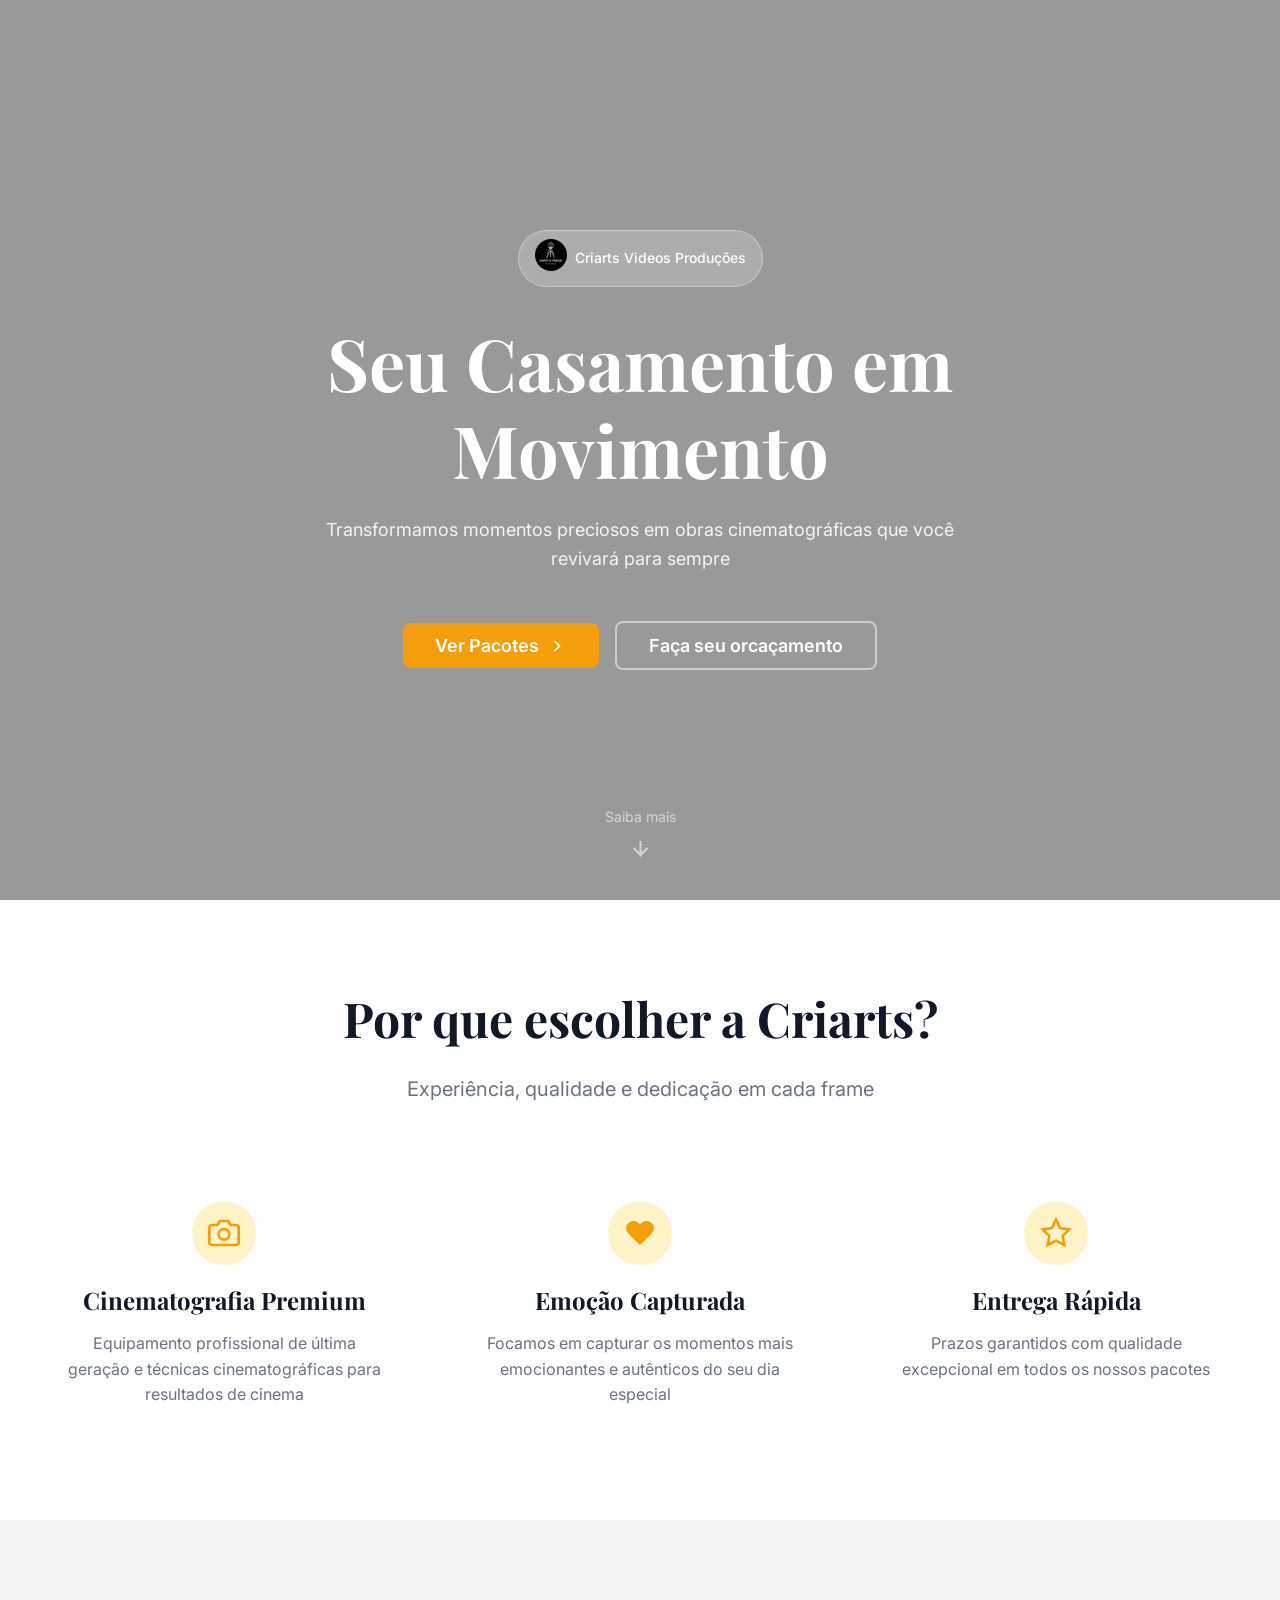
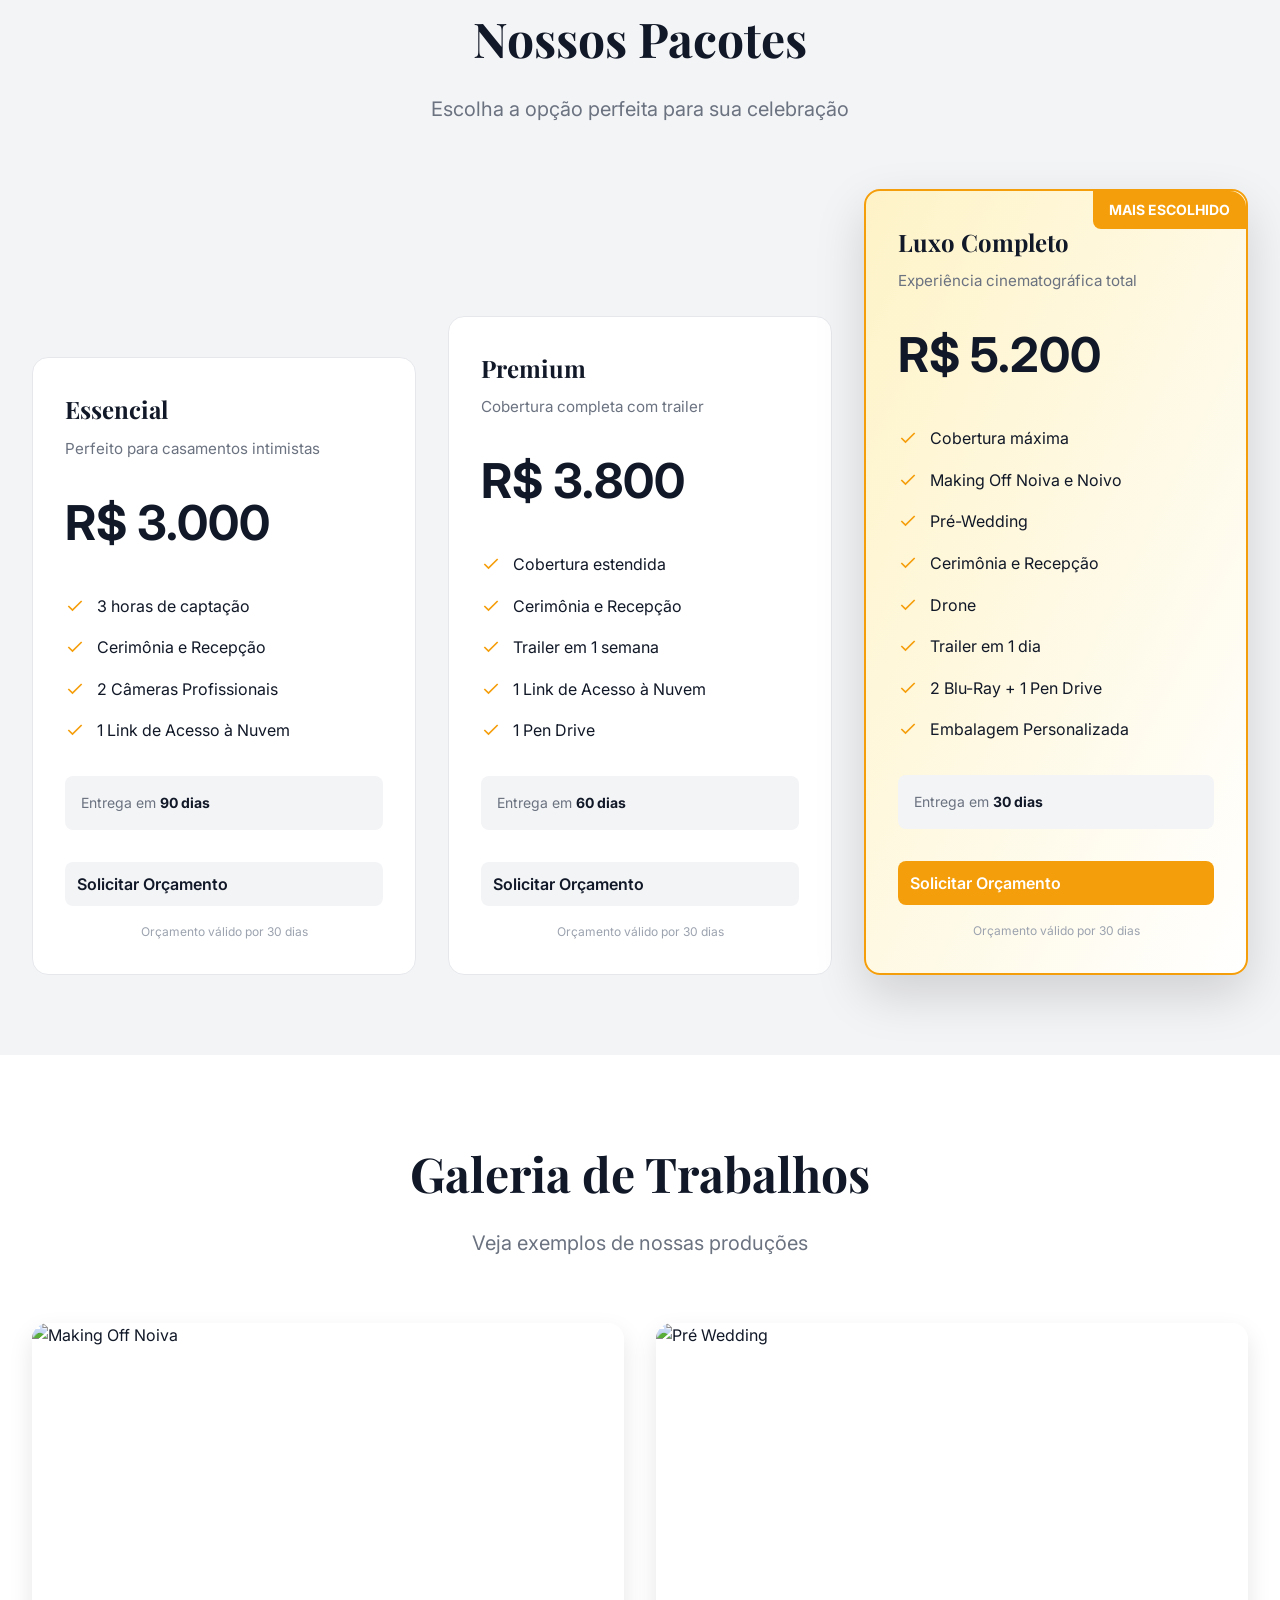
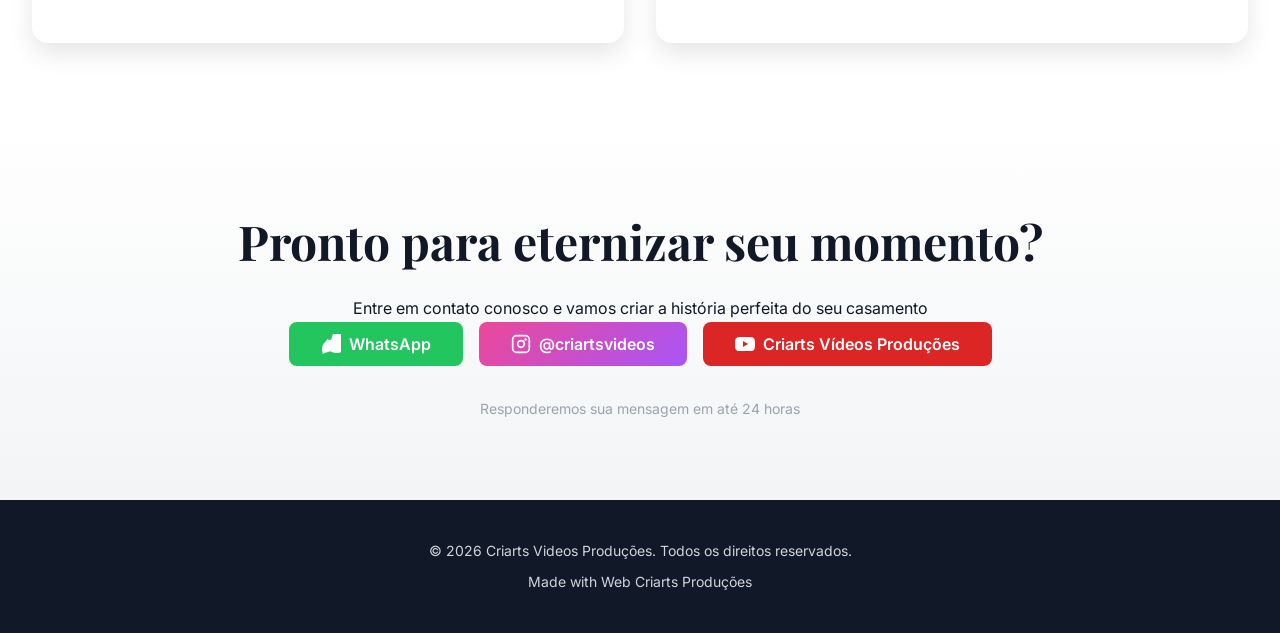
==== index.html @ c34ade38 "Versão 01 Lançando todos os arquivos do projeto" ====
<!DOCTYPE html>
<html lang="pt-BR">
<head>
    <meta charset="UTF-8">
    <meta name="viewport" content="width=device-width, initial-scale=1.0">
    <title>Criarts Videos - Produções Cinematográficas</title>
    <link rel="icon" type="image/x-icon" href="favicon.ico">
    <link rel="preconnect" href="https://fonts.googleapis.com">
    <link rel="preconnect" href="https://fonts.gstatic.com" crossorigin>
    <link href="https://fonts.googleapis.com/css2?family=Playfair+Display:wght@700;800&family=Lora:wght@400;500;600&display=swap" rel="stylesheet">
    <link href="https://fonts.googleapis.com/css2?family=Montserrat:wght@400;600;700&display=swap" rel="stylesheet">
    <link href="https://fonts.googleapis.com/css2?family=Bebas+Neue&family=Cinzel:wght@400..900&family=Inter:ital,opsz,wght@0,14..32,100..900;1,14..32,100..900&family=Lilita+One&family=Montserrat:ital,wght@0,100..900;1,100..900&family=Patrick+Hand&display=swap" rel="stylesheet">
    <link rel="stylesheet" href="styles.css">
</head>
<body>
    <!-- HERO SECTION -->
    <section class="hero" id="hero">
        <div class="hero-background" style="background-image: url('https://images.unsplash.com/photo-1519741497674-611481863552?w=1920&h=1080&fit=crop')"></div>
        <div class="hero-overlay"></div>
        
        <div class="hero-content">
            <!-- Logo/Badge -->
            <div class="hero-badge">
                <span class="badge-dot"><img src="favicon.ico" alt="" class="badge-dot"></span>
                <span class="badge-text">Criarts Videos Produções</span>
            </div>

            <!-- Título Principal -->
            <h1 class="hero-title">Seu Casamento em Movimento</h1>

            <!-- Subtítulo -->
            <p class="hero-subtitle">
                Transformamos momentos preciosos em obras cinematográficas que você revivará para sempre
            </p>

            <!-- CTAs -->
            <div class="hero-buttons">
                <button class="btn btn-primary" onclick="scrollToPackages()">
                    Ver Pacotes
                    <svg class="btn-icon" viewBox="0 0 24 24" fill="none" stroke="currentColor" stroke-width="2">
                        <polyline points="9 18 15 12 9 6"></polyline>
                    </svg>
                </button>
                <button class="btn btn-secondary" onclick="openWhatsApp('Olá! Gostaria de saber mais sobre os serviços de videografia da Criarts.')">
                    Faça seu orcaçamento
                </button>
            </div>
        </div>

        <!-- Scroll Indicator -->
        <div class="scroll-indicator">
            <span>Saiba mais</span>
            <svg class="scroll-arrow" viewBox="0 0 24 24" fill="none" stroke="currentColor" stroke-width="2">
                <polyline points="12 5 12 19 5 12 12 19 19 12"></polyline>
            </svg>
        </div>
    </section>

    <!-- POR QUE ESCOLHER SECTION -->
    <section class="why-choose" id="why-choose">
        <div class="container">
            <div class="section-header">
                <h2>Por que escolher a Criarts?</h2>
                <p>Experiência, qualidade e dedicação em cada frame</p>
            </div>

            <div class="differentials-grid">
                <!-- Diferencial 1 -->
                <div class="differential-card">
                    <div class="differential-icon">
                        <svg viewBox="0 0 24 24" fill="none" stroke="currentColor" stroke-width="2">
                            <path d="M23 19a2 2 0 0 1-2 2H3a2 2 0 0 1-2-2V8a2 2 0 0 1 2-2h4l2-3h6l2 3h4a2 2 0 0 1 2 2z"></path>
                            <circle cx="12" cy="13" r="4"></circle>
                        </svg>
                    </div>
                    <h3>Cinematografia Premium</h3>
                    <p>Equipamento profissional de última geração e técnicas cinematográficas para resultados de cinema</p>
                </div>

                <!-- Diferencial 2 -->
                <div class="differential-card">
                    <div class="differential-icon">
                        <svg viewBox="0 0 24 24" fill="currentColor">
                            <path d="M20.84 4.61a5.5 5.5 0 0 0-7.78 0L12 5.67l-1.06-1.06a5.5 5.5 0 0 0-7.78 7.78l1.06 1.06L12 21.23l7.78-7.78 1.06-1.06a5.5 5.5 0 0 0 0-7.78z"></path>
                        </svg>
                    </div>
                    <h3>Emoção Capturada</h3>
                    <p>Focamos em capturar os momentos mais emocionantes e autênticos do seu dia especial</p>
                </div>

                <!-- Diferencial 3 -->
                <div class="differential-card">
                    <div class="differential-icon">
                        <svg viewBox="0 0 24 24" fill="none" stroke="currentColor" stroke-width="2">
                            <polygon points="12 2 15.09 8.26 22 9.27 17 14.14 18.18 21.02 12 17.77 5.82 21.02 7 14.14 2 9.27 8.91 8.26 12 2"></polygon>
                        </svg>
                    </div>
                    <h3>Entrega Rápida</h3>
                    <p>Prazos garantidos com qualidade excepcional em todos os nossos pacotes</p>
                </div>
            </div>
        </div>
    </section>

    <!-- PACOTES SECTION -->
    <section class="packages" id="packages">
        <div class="container">
            <div class="section-header">
                <h2>Nossos Pacotes</h2>
                <p>Escolha a opção perfeita para sua celebração</p>
            </div>

            <div class="packages-grid">
                <!-- Pacote 1: Essencial -->
                <div class="package-card">
                    <div class="package-header">
                        <h3>Essencial</h3>
                        <p class="package-description">Perfeito para casamentos intimistas</p>
                    </div>

                    <div class="package-price">
                        <span class="price-value">R$ 3.000</span>
                    </div>

                    <ul class="package-features">
                        <li><svg class="check-icon" viewBox="0 0 24 24" fill="none" stroke="currentColor" stroke-width="2"><polyline points="20 6 9 17 4 12"></polyline></svg> 3 horas de captação</li>
                        <li><svg class="check-icon" viewBox="0 0 24 24" fill="none" stroke="currentColor" stroke-width="2"><polyline points="20 6 9 17 4 12"></polyline></svg> Cerimônia e Recepção</li>
                        <li><svg class="check-icon" viewBox="0 0 24 24" fill="none" stroke="currentColor" stroke-width="2"><polyline points="20 6 9 17 4 12"></polyline></svg> 2 Câmeras Profissionais</li>
                        <li><svg class="check-icon" viewBox="0 0 24 24" fill="none" stroke="currentColor" stroke-width="2"><polyline points="20 6 9 17 4 12"></polyline></svg> 1 Link de Acesso à Nuvem</li>
                    </ul>

                    <div class="package-delivery">
                        <span>Entrega em <strong>90 dias</strong></span>
                    </div>

                    <button class="btn btn-package" onclick="openWhatsAppPackage('Essencial')">Solicitar Orçamento</button>
                    <p class="package-validity">Orçamento válido por 30 dias</p>
                </div>

                <!-- Pacote 2: Premium -->
                <div class="package-card">
                    <div class="package-header">
                        <h3>Premium</h3>
                        <p class="package-description">Cobertura completa com trailer</p>
                    </div>

                    <div class="package-price">
                        <span class="price-value">R$ 3.800</span>
                    </div>

                    <ul class="package-features">
                        <li><svg class="check-icon" viewBox="0 0 24 24" fill="none" stroke="currentColor" stroke-width="2"><polyline points="20 6 9 17 4 12"></polyline></svg> Cobertura estendida</li>
                        <li><svg class="check-icon" viewBox="0 0 24 24" fill="none" stroke="currentColor" stroke-width="2"><polyline points="20 6 9 17 4 12"></polyline></svg> Cerimônia e Recepção</li>
                        <li><svg class="check-icon" viewBox="0 0 24 24" fill="none" stroke="currentColor" stroke-width="2"><polyline points="20 6 9 17 4 12"></polyline></svg> Trailer em 1 semana</li>
                        <li><svg class="check-icon" viewBox="0 0 24 24" fill="none" stroke="currentColor" stroke-width="2"><polyline points="20 6 9 17 4 12"></polyline></svg> 1 Link de Acesso à Nuvem</li>
                        <li><svg class="check-icon" viewBox="0 0 24 24" fill="none" stroke="currentColor" stroke-width="2"><polyline points="20 6 9 17 4 12"></polyline></svg> 1 Pen Drive</li>
                    </ul>

                    <div class="package-delivery">
                        <span>Entrega em <strong>60 dias</strong></span>
                    </div>

                    <button class="btn btn-package" onclick="openWhatsAppPackage('Premium')">Solicitar Orçamento</button>
                    <p class="package-validity">Orçamento válido por 30 dias</p>
                </div>

                <!-- Pacote 3: Luxo Completo (DESTAQUE) -->
                <div class="package-card package-highlighted">
                    <div class="package-badge">MAIS ESCOLHIDO</div>
                    
                    <div class="package-header">
                        <h3>Luxo Completo</h3>
                        <p class="package-description">Experiência cinematográfica total</p>
                    </div>

                    <div class="package-price">
                        <span class="price-value">R$ 5.200</span>
                    </div>

                    <ul class="package-features">
                        <li><svg class="check-icon" viewBox="0 0 24 24" fill="none" stroke="currentColor" stroke-width="2"><polyline points="20 6 9 17 4 12"></polyline></svg> Cobertura máxima</li>
                        <li><svg class="check-icon" viewBox="0 0 24 24" fill="none" stroke="currentColor" stroke-width="2"><polyline points="20 6 9 17 4 12"></polyline></svg> Making Off Noiva e Noivo</li>
                        <li><svg class="check-icon" viewBox="0 0 24 24" fill="none" stroke="currentColor" stroke-width="2"><polyline points="20 6 9 17 4 12"></polyline></svg> Pré-Wedding</li>
                        <li><svg class="check-icon" viewBox="0 0 24 24" fill="none" stroke="currentColor" stroke-width="2"><polyline points="20 6 9 17 4 12"></polyline></svg> Cerimônia e Recepção</li>
                        <li><svg class="check-icon" viewBox="0 0 24 24" fill="none" stroke="currentColor" stroke-width="2"><polyline points="20 6 9 17 4 12"></polyline></svg> Drone</li>
                        <li><svg class="check-icon" viewBox="0 0 24 24" fill="none" stroke="currentColor" stroke-width="2"><polyline points="20 6 9 17 4 12"></polyline></svg> Trailer em 1 dia</li>
                        <li><svg class="check-icon" viewBox="0 0 24 24" fill="none" stroke="currentColor" stroke-width="2"><polyline points="20 6 9 17 4 12"></polyline></svg> 2 Blu-Ray + 1 Pen Drive</li>
                        <li><svg class="check-icon" viewBox="0 0 24 24" fill="none" stroke="currentColor" stroke-width="2"><polyline points="20 6 9 17 4 12"></polyline></svg> Embalagem Personalizada</li>
                    </ul>

                    <div class="package-delivery">
                        <span>Entrega em <strong>30 dias</strong></span>
                    </div>

                    <button class="btn btn-package btn-package-highlighted" onclick="openWhatsAppPackage('Luxo Completo')">Solicitar Orçamento</button>
                    <p class="package-validity">Orçamento válido por 30 dias</p>
                </div>
            </div>
        </div>
    </section>

    <!-- GALERIA SECTION -->
    <section class="gallery" id="gallery">
        <div class="container">
            <div class="section-header">
                <h2>Galeria de Trabalhos</h2>
                <p>Veja exemplos de nossas produções</p>
            </div>

            <div class="gallery-grid">
                <!-- Galeria 1: Making Off Noiva -->
                <div class="gallery-card" onclick="openYouTube('https://www.youtube.com/watch?v=Ac2QlFm9MGQ')">
                    <img src="https://images.unsplash.com/photo-1519741497674-611481863552?w=600&h=400&fit=crop" alt="Making Off Noiva">
                    <div class="gallery-overlay">
                        <h3>Making Off Noiva</h3>
                        <p>Momentos especiais de preparação</p>
                        <div class="play-button">
                            <svg viewBox="0 0 24 24" fill="currentColor">
                                <path d="M8 5v14l11-7z"></path>
                            </svg>
                        </div>
                    </div>
                </div>

                <!-- Galeria 2: Pré Wedding -->
                <div class="gallery-card" onclick="openYouTube('https://youtu.be/89Qn14EsEt8?si=AvAqP3FPQSbrQdd5&t=17')">
                    <img src="https://images.unsplash.com/photo-1675697993822-988a8d11cd25?q=80&w=870&auto=format&fit=crop&ixlib=rb-4.1.0&ixid=M3wxMjA3fDB8MHxwaG90by1wYWdlfHx8fGVufDB8fHx8fA%3D%3D" alt="Pré Wedding">
                    <div class="gallery-overlay">
                        <h3>Pré Wedding</h3>
                        <p>Momentos românticos antes do grande dia</p>
                        <div class="play-button">
                            <svg viewBox="0 0 24 24" fill="currentColor">
                                <path d="M8 5v14l11-7z"></path>
                            </svg>
                        </div>
                    </div>
                </div>
            </div>
        </div>
    </section>

    <!-- CONTATO SECTION -->
    <section class="contact" id="contact">
        <div class="container">
            <h2>Pronto para eternizar seu momento?</h2>
            <p>Entre em contato conosco e vamos criar a história perfeita do seu casamento</p>

            <div class="contact-buttons">
                <button class="btn btn-contact btn-whatsapp" onclick="openWhatsApp('Olá, quero eternizar o meu momento com vocês. Posso contar com vocês?')">
                    <svg viewBox="0 0 24 24" fill="currentColor">
                        <path d="M17.472 14.382c-.297-.149-1.758-.867-2.03-.967-.273-.099-.471-.148-.67.15-.197.297-.767.966-.94 1.164-.173.199-.347.223-.644.075-.297-.15-1.255-.463-2.39-1.475-.883-.788-1.48-1.761-1.653-2.059-.173-.297-.018-.458.13-.606.134-.133.298-.347.446-.52.149-.174.198-.298.298-.497.099-.198.05-.371-.025-.52-.075-.149-.669-1.612-.916-2.207-.242-.579-.487-.5-.67-.51-.173-.008-.371-.01-.57-.01-.198 0-.52.074-.792.372-.272.297-1.04 1.016-1.04 2.479 0 1.462 1.065 2.875 1.213 3.074.149.198 2.096 3.2 5.076 4.487.709.306 1.262.489 1.694.625.712.227 1.36.195 1.871.118.571-.085 1.758-.719 2.006-1.413.248-.694.248-1.289.173-1.413-.074-.124-.272-.198-.57-.347m-5.421-7.403h-.004a9.87 9.87 0 00-4.255.949c-1.238.503-2.335 1.236-3.356 2.259-1.02 1.02-1.756 2.119-2.259 3.356-.606 1.605-.949 3.318-.949 5.111 0 2.752.723 5.363 2.102 7.643L2.861 23.35l8.236-2.722c2.354 1.429 5.033 2.148 7.835 2.148 9.396 0 17.002-7.605 17.002-17.002 0-4.537-1.809-8.596-5.337-11.643-3.529-3.046-8.106-4.723-12.665-4.723"></path>
                    </svg>
                    WhatsApp
                </button>

                <button class="btn btn-contact btn-instagram" onclick="openInstagram()">
                    <svg viewBox="0 0 24 24" fill="currentColor">
                        <rect x="2" y="2" width="20" height="20" rx="5" ry="5" fill="none" stroke="currentColor" stroke-width="2"></rect>
                        <path d="M16 11.37A4 4 0 1 1 12.63 8 4 4 0 0 1 16 11.37z" fill="none" stroke="currentColor" stroke-width="2"></path>
                        <circle cx="17.5" cy="6.5" r="1.5" fill="currentColor"></circle>
                    </svg>
                    @criartsvideos
                </button>

                <button class="btn btn-contact btn-youtube" onclick="openYouTubeChannel()">
                    <svg viewBox="0 0 24 24" fill="currentColor">
                        <path d="M23.498 6.186a3.016 3.016 0 0 0-2.122-2.136C19.505 3.545 12 3.545 12 3.545s-7.505 0-9.377.505A3.017 3.017 0 0 0 .502 6.186C0 8.07 0 12 0 12s0 3.93.502 5.814a3.016 3.016 0 0 0 2.122 2.136c1.871.505 9.376.505 9.376.505s7.505 0 9.377-.505a3.015 3.015 0 0 0 2.122-2.136C24 15.93 24 12 24 12s0-3.93-.502-5.814zM9.545 15.568V8.432L15.818 12l-6.273 3.568z"></path>
                    </svg>
                    Criarts Vídeos Produções
                </button>
            </div>

            <p class="contact-note">Responderemos sua mensagem em até 24 horas</p>
        </div>
    </section>

    <!-- FOOTER -->
    <footer class="footer">
        <p>&copy; 2026 Criarts Videos Produções. Todos os direitos reservados.</p>
        <p>Made with Web Criarts Produções</p>
    </footer>

    <script src="script.js"></script>
</body>
</html>
---- styles.css ----
/* ============================================
   VARIÁVEIS E RESET
   ============================================ */

:root {
    --primary-color: #f59e0b;
    --primary-dark: #d97706;
    --secondary-color: #ffffff;
    --text-dark: #111827;
    --text-light: #6b7280;
    --text-lighter: #9ca3af;
    --bg-light: #f9fafb;
    --bg-lighter: #f3f4f6;
    --border-color: #e5e7eb;
    --shadow: 0 10px 25px rgba(0, 0, 0, 0.1);
    --shadow-lg: 0 20px 50px rgba(0, 0, 0, 0.15);
    --transition: all 0.3s ease;
    
    --font-display: 'Playfair Display', serif;
    --font-body: 'Inter', serif;
}

* {
    margin: 0;
    padding: 0;
    box-sizing: border-box;
}

html {
    scroll-behavior: smooth;
}

body {
    font-family: var(--font-body);
    color: var(--text-dark);
    line-height: 1.6;
    background-color: var(--secondary-color);
}

/* ============================================
   CONTAINER E LAYOUT
   ============================================ */

.container {
    max-width: 1280px;
    margin: 0 auto;
    padding: 0 1rem;
}

@media (min-width: 768px) {
    .container {
        padding: 0 1.5rem;
    }
}

@media (min-width: 1024px) {
    .container {
        padding: 0 2rem;
    }
}

/* ============================================
   HERO SECTION
   ============================================ */

.hero {
    position: relative;
    min-height: 100vh;
    display: flex;
    align-items: center;
    justify-content: center;
    overflow: hidden;
}

.hero-background {
    position: absolute;
    inset: 0;
    background-size: cover;
    background-position: center;
    z-index: 1;
}

.hero-overlay {
    position: absolute;
    inset: 0;
    background-color: rgba(0, 0, 0, 0.4);
    backdrop-filter: blur(4px);
    z-index: 2;
}

.hero-content {
    position: relative;
    z-index: 3;
    text-align: center;
    padding: 2rem;
    max-width: 56rem;
    margin: 0 auto;
}

.hero-badge {
    display: inline-flex;
    align-items: center;
    gap: 0.5rem;
    padding: 0.5rem 1rem;
    background-color: rgba(255, 255, 255, 0.2);
    backdrop-filter: blur(12px);
    border: 1px solid rgba(255, 255, 255, 0.3);
    border-radius: 9999px;
    margin-bottom: 2rem;
}


.badge-dot {
    width: 2rem;
    height: rem;
    border-radius: 50%;
}

.badge-text {
    color: var(--secondary-color);
    font-size: 0.875rem;
    font-weight: 500;
}

.hero-title {
    font-family: var(--font-display);
    font-size: 3rem;
    font-weight: 700;
    color: var(--secondary-color);
    line-height: 1.2;
    margin-bottom: 1.5rem;
}

@media (min-width: 768px) {
    .hero-title {
        font-size: 4.5rem;
    }
}

.hero-subtitle {
    font-size: 1.125rem;
    color: rgba(255, 255, 255, 0.9);
    max-width: 42rem;
    margin: 0 auto 3rem;
    line-height: 1.6;
}

.hero-buttons {
    display: flex;
    flex-direction: column;
    gap: 1rem;
    justify-content: center;
    align-items: center;
}

@media (min-width: 640px) {
    .hero-buttons {
        flex-direction: row;
    }
}

/* ============================================
   BOTÕES
   ============================================ */

.btn {
    padding: 0.75rem 2rem;
    font-size: 1rem;
    font-weight: 600;
    border: none;
    border-radius: 0.5rem;
    cursor: pointer;
    transition: var(--transition);
    display: inline-flex;
    align-items: center;
    gap: 0.5rem;
    font-family: var(--font-body);
}

.btn-primary {
    background-color: var(--primary-color);
    color: var(--secondary-color);
    padding: 0.75rem 2rem;
    font-size: 1.125rem;
}

.btn-primary:hover {
    background-color: var(--primary-dark);
    transform: translateX(4px);
}

.btn-secondary {
    background-color: transparent;
    color: var(--secondary-color);
    border: 2px solid rgba(255, 255, 255, 0.5);
    padding: 0.75rem 2rem;
    font-size: 1.125rem;
}

.btn-secondary:hover {
    background-color: rgba(255, 255, 255, 0.1);
    border-color: rgba(255, 255, 255, 1);
}

.btn-icon {
    width: 1.25rem;
    height: 1.25rem;
    transition: transform 0.3s ease;
}

.btn-primary:hover .btn-icon {
    transform: translateX(4px);
}

/* ============================================
   SCROLL INDICATOR
   ============================================ */

.scroll-indicator {
    position: absolute;
    bottom: 2rem;
    left: 50%;
    transform: translateX(-50%);
    z-index: 3;
    text-align: center;
    animation: bounce 2s infinite;
}

.scroll-indicator span {
    display: block;
    color: rgba(255, 255, 255, 0.6);
    font-size: 0.875rem;
    margin-bottom: 0.5rem;
}

.scroll-arrow {
    width: 1.5rem;
    height: 1.5rem;
    color: rgba(255, 255, 255, 0.6);
}

@keyframes bounce {
    0%, 100% {
        transform: translateX(-50%) translateY(0);
    }
    50% {
        transform: translateX(-50%) translateY(8px);
    }
}

/* ============================================
   SEÇÕES GERAIS
   ============================================ */

section {
    padding: 5rem 0;
}

.section-header {
    text-align: center;
    margin-bottom: 4rem;
}

.section-header h2 {
    font-family: var(--font-display);
    font-size: 2.25rem;
    font-weight: 700;
    margin-bottom: 1rem;
    color: var(--text-dark);
}

@media (min-width: 768px) {
    .section-header h2 {
        font-size: 3rem;
    }
}

.section-header p {
    font-size: 1.25rem;
    color: var(--text-light);
}

/* ============================================
   POR QUE ESCOLHER SECTION
   ============================================ */

.why-choose {
    background-color: var(--secondary-color);
}

.differentials-grid {
    display: grid;
    grid-template-columns: repeat(auto-fit, minmax(280px, 1fr));
    gap: 2rem;
}

@media (min-width: 768px) {
    .differentials-grid {
        grid-template-columns: repeat(3, 1fr);
    }
}

.differential-card {
    text-align: center;
    padding: 2rem;
    border-radius: 0.75rem;
    transition: var(--transition);
}

.differential-card:hover {
    box-shadow: var(--shadow);
}

.differential-icon {
    width: 4rem;
    height: 4rem;
    margin: 0 auto 1rem;
    padding: 1rem;
    background-color: #fef3c7;
    border-radius: 50%;
    display: flex;
    align-items: center;
    justify-content: center;
}

.differential-icon svg {
    width: 100%;
    height: 100%;
    color: var(--primary-color);
}

.differential-card h3 {
    font-family: var(--font-display);
    font-size: 1.5rem;
    font-weight: 700;
    margin-bottom: 0.75rem;
    color: var(--text-dark);
}

.differential-card p {
    color: var(--text-light);
    line-height: 1.6;
}

/* ============================================
   PACOTES SECTION
   ============================================ */

.packages {
    background-color: var(--bg-lighter);
}

.packages-grid {
    display: grid;
    grid-template-columns: repeat(auto-fit, minmax(300px, 1fr));
    gap: 2rem;
    align-items: flex-end;
}

@media (min-width: 768px) {
    .packages-grid {
        grid-template-columns: repeat(3, 1fr);
    }
}

.package-card {
    background-color: var(--secondary-color);
    border: 1px solid var(--border-color);
    border-radius: 1rem;
    padding: 2rem;
    transition: var(--transition);
    position: relative;
}

.package-card:hover {
    box-shadow: var(--shadow);
}

.package-highlighted {
    background: linear-gradient(to bottom right, #fef3c7, var(--secondary-color));
    border: 2px solid var(--primary-color);
    box-shadow: var(--shadow-lg);
    transform: scale(1.05);
}

@media (max-width: 767px) {
    .package-highlighted {
        transform: scale(1);
    }
}

.package-badge {
    position: absolute;
    top: 0;
    right: 0;
    background-color: var(--primary-color);
    color: var(--secondary-color);
    padding: 0.5rem 1rem;
    font-size: 0.875rem;
    font-weight: 700;
    border-radius: 0 1rem 0 0.5rem;
}

.package-header h3 {
    font-family: var(--font-display);
    font-size: 1.5rem;
    font-weight: 700;
    margin-bottom: 0.5rem;
    color: var(--text-dark);
}

.package-description {
    color: var(--text-light);
    font-size: 0.95rem;
    margin-bottom: 1.5rem;
}

.package-price {
    margin-bottom: 2rem;
}

.price-value {

    font-size: 3rem;
    font-weight: 700;
    color: var(--text-dark);
}

.package-features {
    list-style: none;
    margin-bottom: 2rem;
    space-y: 1rem;
}

.package-features li {
    display: flex;
    align-items: flex-start;
    gap: 0.75rem;
    margin-bottom: 1rem;
    color: var(--text-dark);
}

.check-icon {
    width: 1.25rem;
    height: 1.25rem;
    color: var(--primary-color);
    flex-shrink: 0;
    margin-top: 0.125rem;
}

.package-delivery {
    background-color: var(--bg-lighter);
    padding: 1rem;
    border-radius: 0.5rem;
    margin-bottom: 2rem;
    font-size: 0.875rem;
    color: var(--text-light);
}

.package-delivery strong {
    color: var(--text-dark);
}

.btn-package {
    width: 100%;
    background-color: var(--bg-lighter);
    color: var(--text-dark);
    padding: 0.75rem;
    font-size: 1rem;
    border-radius: 0.5rem;
    transition: var(--transition);
    margin-bottom: 1rem;
}

.btn-package:hover {
    background-color: var(--border-color);
}

.btn-package-highlighted {
    background-color: var(--primary-color);
    color: var(--secondary-color);
}

.btn-package-highlighted:hover {
    background-color: var(--primary-dark);
}

.package-validity {
    font-size: 0.75rem;
    color: var(--text-lighter);
    text-align: center;
}

/* ============================================
   GALERIA SECTION
   ============================================ */

.gallery {
    background-color: var(--secondary-color);
}

.gallery-grid {
    display: grid;
    grid-template-columns: repeat(auto-fit, minmax(300px, 1fr));
    gap: 2rem;
}

@media (min-width: 768px) {
    .gallery-grid {
        grid-template-columns: repeat(2, 1fr);
    }
}

.gallery-card {
    position: relative;
    overflow: hidden;
    border-radius: 1rem;
    cursor: pointer;
    box-shadow: var(--shadow);
    transition: var(--transition);
    height: 320px;
}

.gallery-card:hover {
    box-shadow: var(--shadow-lg);
}

.gallery-card img {
    width: 100%;
    height: 100%;
    object-fit: cover;
    transition: transform 0.5s ease;
}

.gallery-card:hover img {
    transform: scale(1.1);
}

.gallery-overlay {
    position: absolute;
    inset: 0;
    background-color: rgba(0, 0, 0, 0);
    display: flex;
    flex-direction: column;
    align-items: center;
    justify-content: center;
    transition: var(--transition);
    opacity: 0;
}

.gallery-card:hover .gallery-overlay {
    background-color: rgba(0, 0, 0, 0.4);
    opacity: 1;
}

.gallery-overlay h3 {
    font-family: var(--font-display);
    font-size: 1.5rem;
    font-weight: 700;
    color: var(--secondary-color);
    margin-bottom: 0.5rem;
}

.gallery-overlay p {
    color: rgba(255, 255, 255, 0.9);
    font-size: 0.95rem;
    margin-bottom: 1rem;
}

.play-button {
    width: 3rem;
    height: 3rem;
    background-color: rgba(255, 255, 255, 0.2);
    border-radius: 50%;
    display: flex;
    align-items: center;
    justify-content: center;
    margin-top: 1rem;
}

.play-button svg {
    width: 1.5rem;
    height: 1.5rem;
    color: var(--secondary-color);
}

/* ============================================
   CONTATO SECTION
   ============================================ */

.contact {
    background: linear-gradient(to bottom, var(--secondary-color), var(--bg-lighter));
    text-align: center;
}

.contact h2 {
    font-family: var(--font-display);
    font-size: 2.25rem;
    font-weight: 700;
    margin-bottom: 1rem;
    color: var(--text-dark);
}

@media (min-width: 768px) {
    .contact h2 {
        font-size: 3rem;
    }
}

.contact > p {
    font-size: 1.25rem;
    color: var(--text-light);
    margin-bottom: 3rem;
    max-width: 42rem;
    margin-left: auto;
    margin-right: auto;
}

.contact-buttons {
    display: flex;
    flex-direction: column;
    gap: 1rem;
    justify-content: center;
    align-items: center;
    margin-bottom: 2rem;
    flex-wrap: wrap;
}

@media (min-width: 640px) {
    .contact-buttons {
        flex-direction: row;
    }
}

.btn-contact {
    padding: 0.75rem 2rem;
    font-size: 1rem;
    border-radius: 0.5rem;
    color: var(--secondary-color);
    display: flex;
    align-items: center;
    gap: 0.5rem;
}

.btn-contact svg {
    width: 1.25rem;
    height: 1.25rem;
}

.btn-whatsapp {
    background-color: #22c55e;
}

.btn-whatsapp:hover {
    background-color: #16a34a;
}

.btn-instagram {
    background: linear-gradient(135deg, #ec4899, #a855f7);
}

.btn-instagram:hover {
    opacity: 0.9;
}

.btn-youtube {
    background-color: #dc2626;
}

.btn-youtube:hover {
    background-color: #b91c1c;
}

.contact-note {
    font-size: 0.875rem;
    color: var(--text-lighter);
}

/* ============================================
   FOOTER
   ============================================ */

.footer {
    background-color: #111827;
    color: #d1d5db;
    text-align: center;
    padding: 2rem;
    font-size: 0.875rem;
}

.footer p {
    margin: 0.5rem 0;
}

.heart {
    color: var(--primary-color);
}

/* ============================================
   RESPONSIVIDADE
   ============================================ */

@media (max-width: 640px) {
    .hero-title {
        font-size: 2rem;
    }

    .hero-subtitle {
        font-size: 1rem;
    }

    .section-header h2 {
        font-size: 1.875rem;
    }

    .btn {
        padding: 0.625rem 1.5rem;
        font-size: 0.95rem;
    }

    .package-card {
        padding: 1.5rem;
    }

    .price-value {
        font-size: 2.25rem;
    }
}

/* ============================================
   ANIMAÇÕES
   ============================================ */

@keyframes fadeIn {
    from {
        opacity: 0;
        transform: translateY(20px);
    }
    to {
        opacity: 1;
        transform: translateY(0);
    }
}

.hero-content {
    animation: fadeIn 0.8s ease;
}

.differential-card {
    animation: fadeIn 0.6s ease;
}

.package-card {
    animation: fadeIn 0.6s ease;
}

.gallery-card {
    animation: fadeIn 0.6s ease;
}
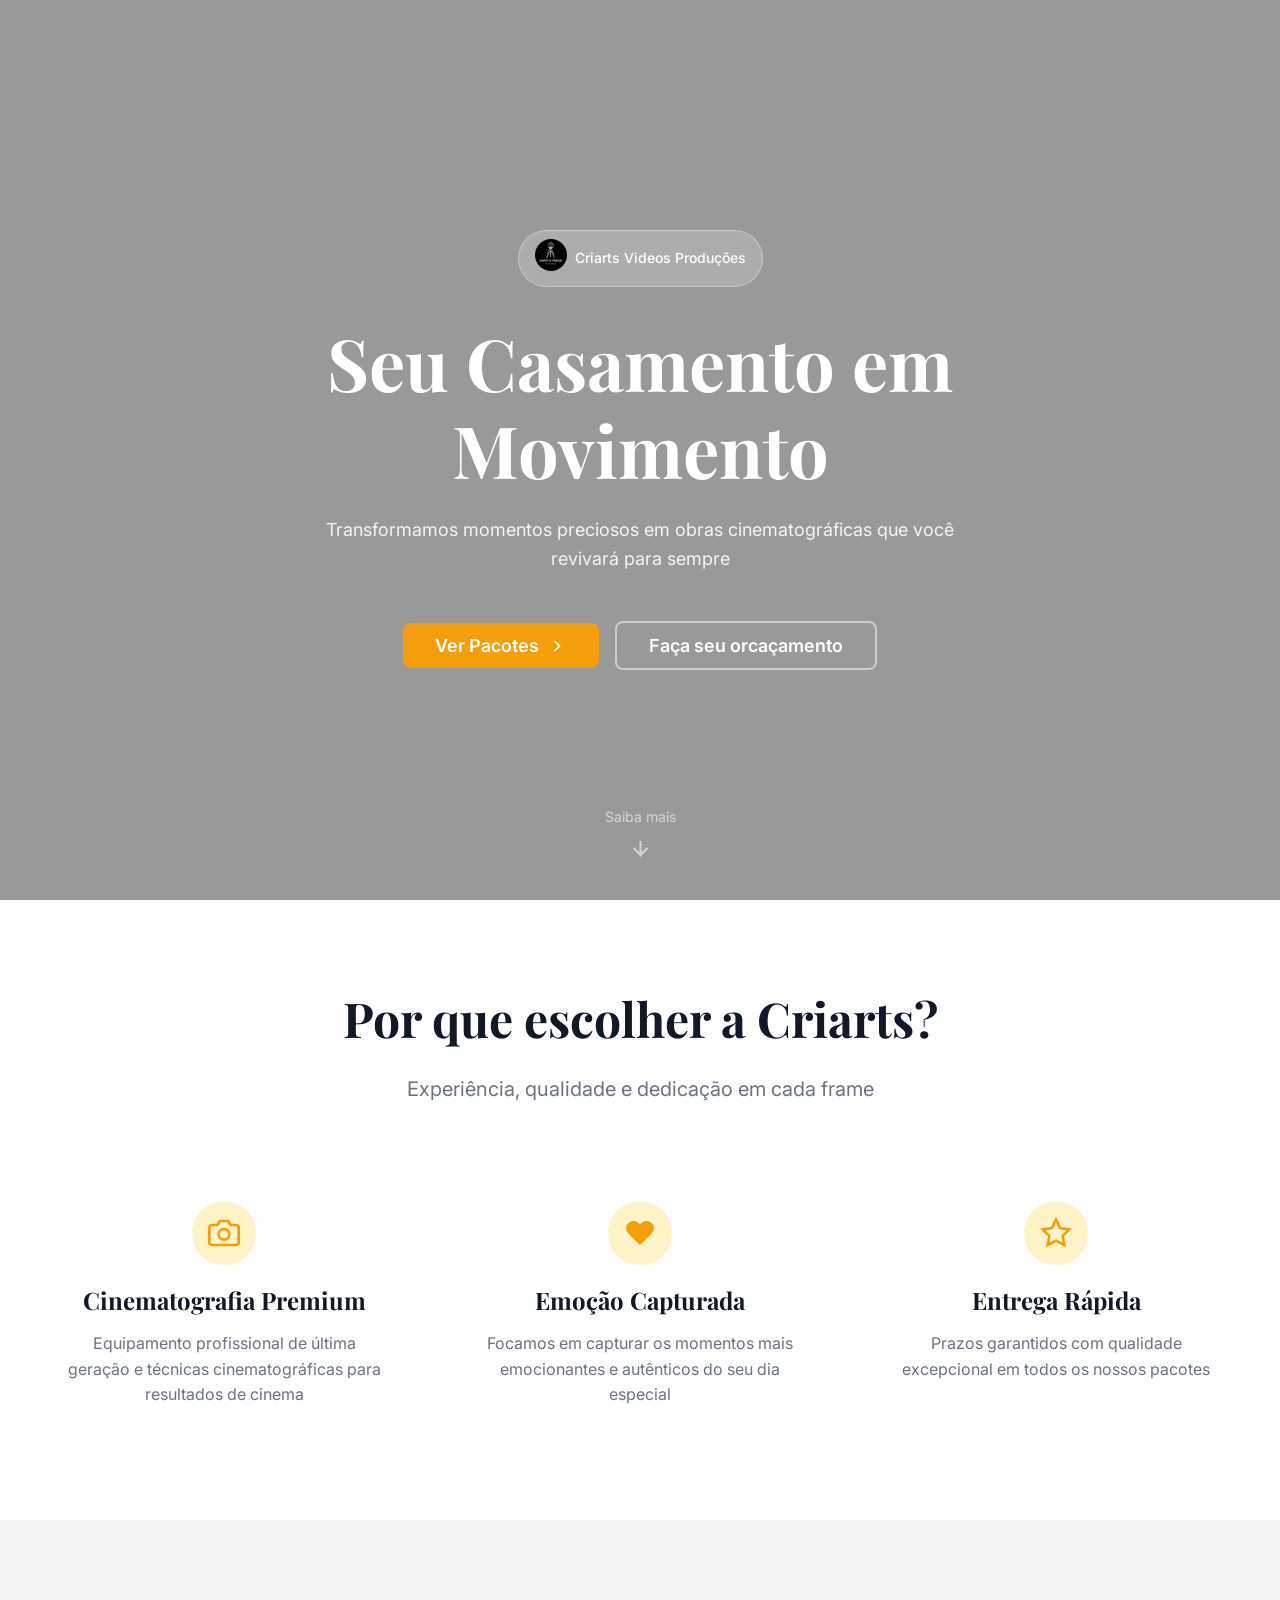
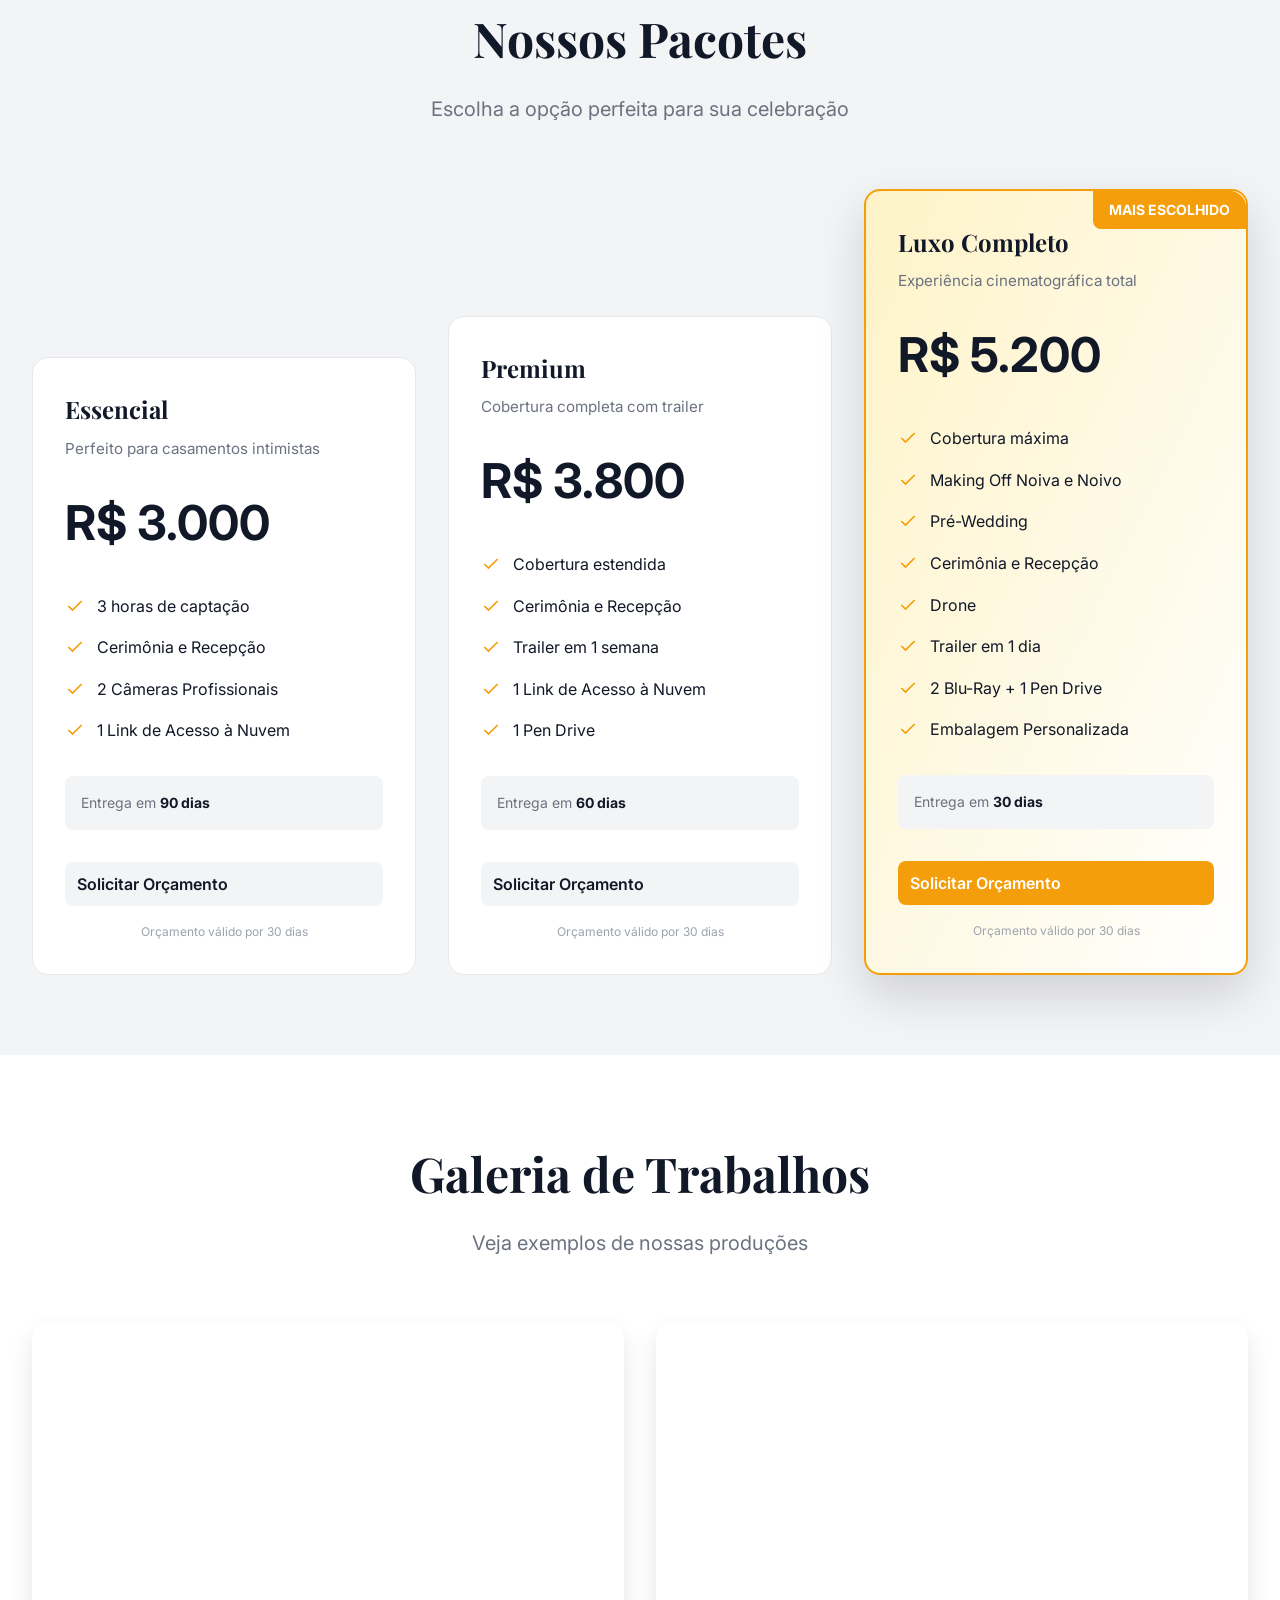
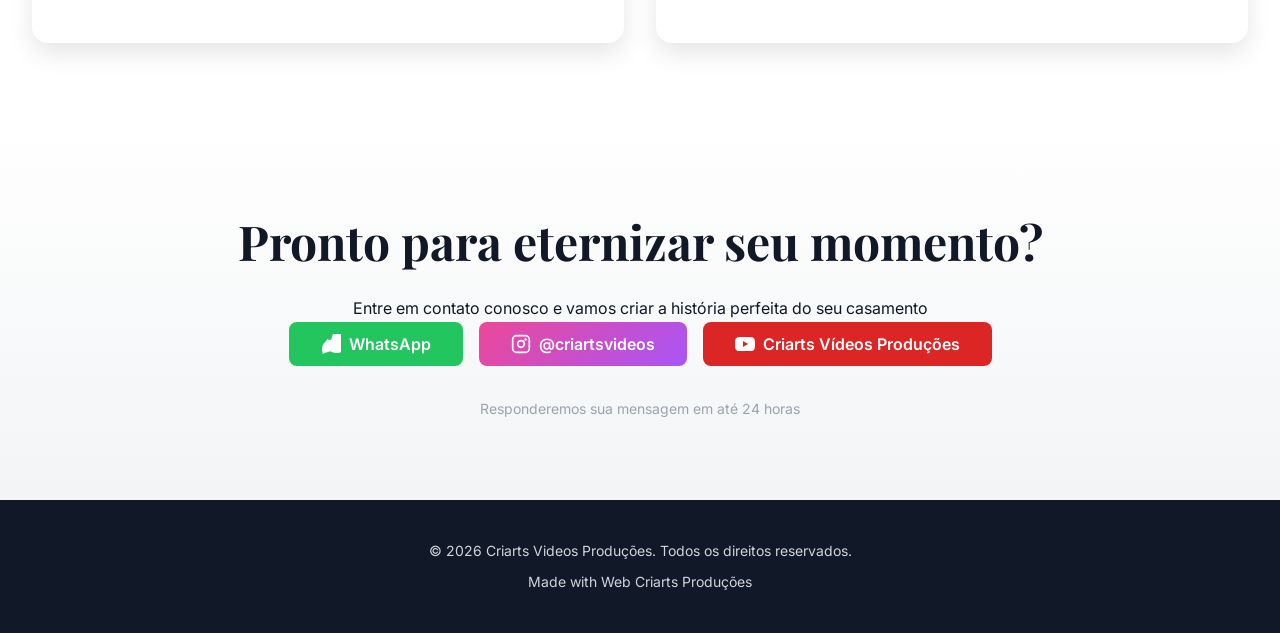
==== commit 01e2b9c3: "teste videos na galeria" ====
--- a/index.html
+++ b/index.html
@@ -210,7 +210,7 @@
             <div class="gallery-grid">
                 <!-- Galeria 1: Making Off Noiva -->
                 <div class="gallery-card" onclick="openYouTube('https://www.youtube.com/watch?v=Ac2QlFm9MGQ')">
-                    <img src="https://images.unsplash.com/photo-1519741497674-611481863552?w=600&h=400&fit=crop" alt="Making Off Noiva">
+                    <iframe width="560" height="315" src="https://www.youtube.com/embed/Ac2QlFm9MGQ?si=fB0OIm_knNHpJlMG" title="YouTube video player" frameborder="0" allow="accelerometer; autoplay; clipboard-write; encrypted-media; gyroscope; picture-in-picture; web-share" referrerpolicy="strict-origin-when-cross-origin" allowfullscreen></iframe>
                     <div class="gallery-overlay">
                         <h3>Making Off Noiva</h3>
                         <p>Momentos especiais de preparação</p>
@@ -224,7 +224,7 @@
 
                 <!-- Galeria 2: Pré Wedding -->
                 <div class="gallery-card" onclick="openYouTube('https://youtu.be/89Qn14EsEt8?si=AvAqP3FPQSbrQdd5&t=17')">
-                    <img src="https://images.unsplash.com/photo-1675697993822-988a8d11cd25?q=80&w=870&auto=format&fit=crop&ixlib=rb-4.1.0&ixid=M3wxMjA3fDB8MHxwaG90by1wYWdlfHx8fGVufDB8fHx8fA%3D%3D" alt="Pré Wedding">
+                    <video src="https://www.youtube.com/embed/Ac2QlFm9MGQ?si=fB0OIm_knNHpJlMG" auto></video>
                     <div class="gallery-overlay">
                         <h3>Pré Wedding</h3>
                         <p>Momentos românticos antes do grande dia</p>
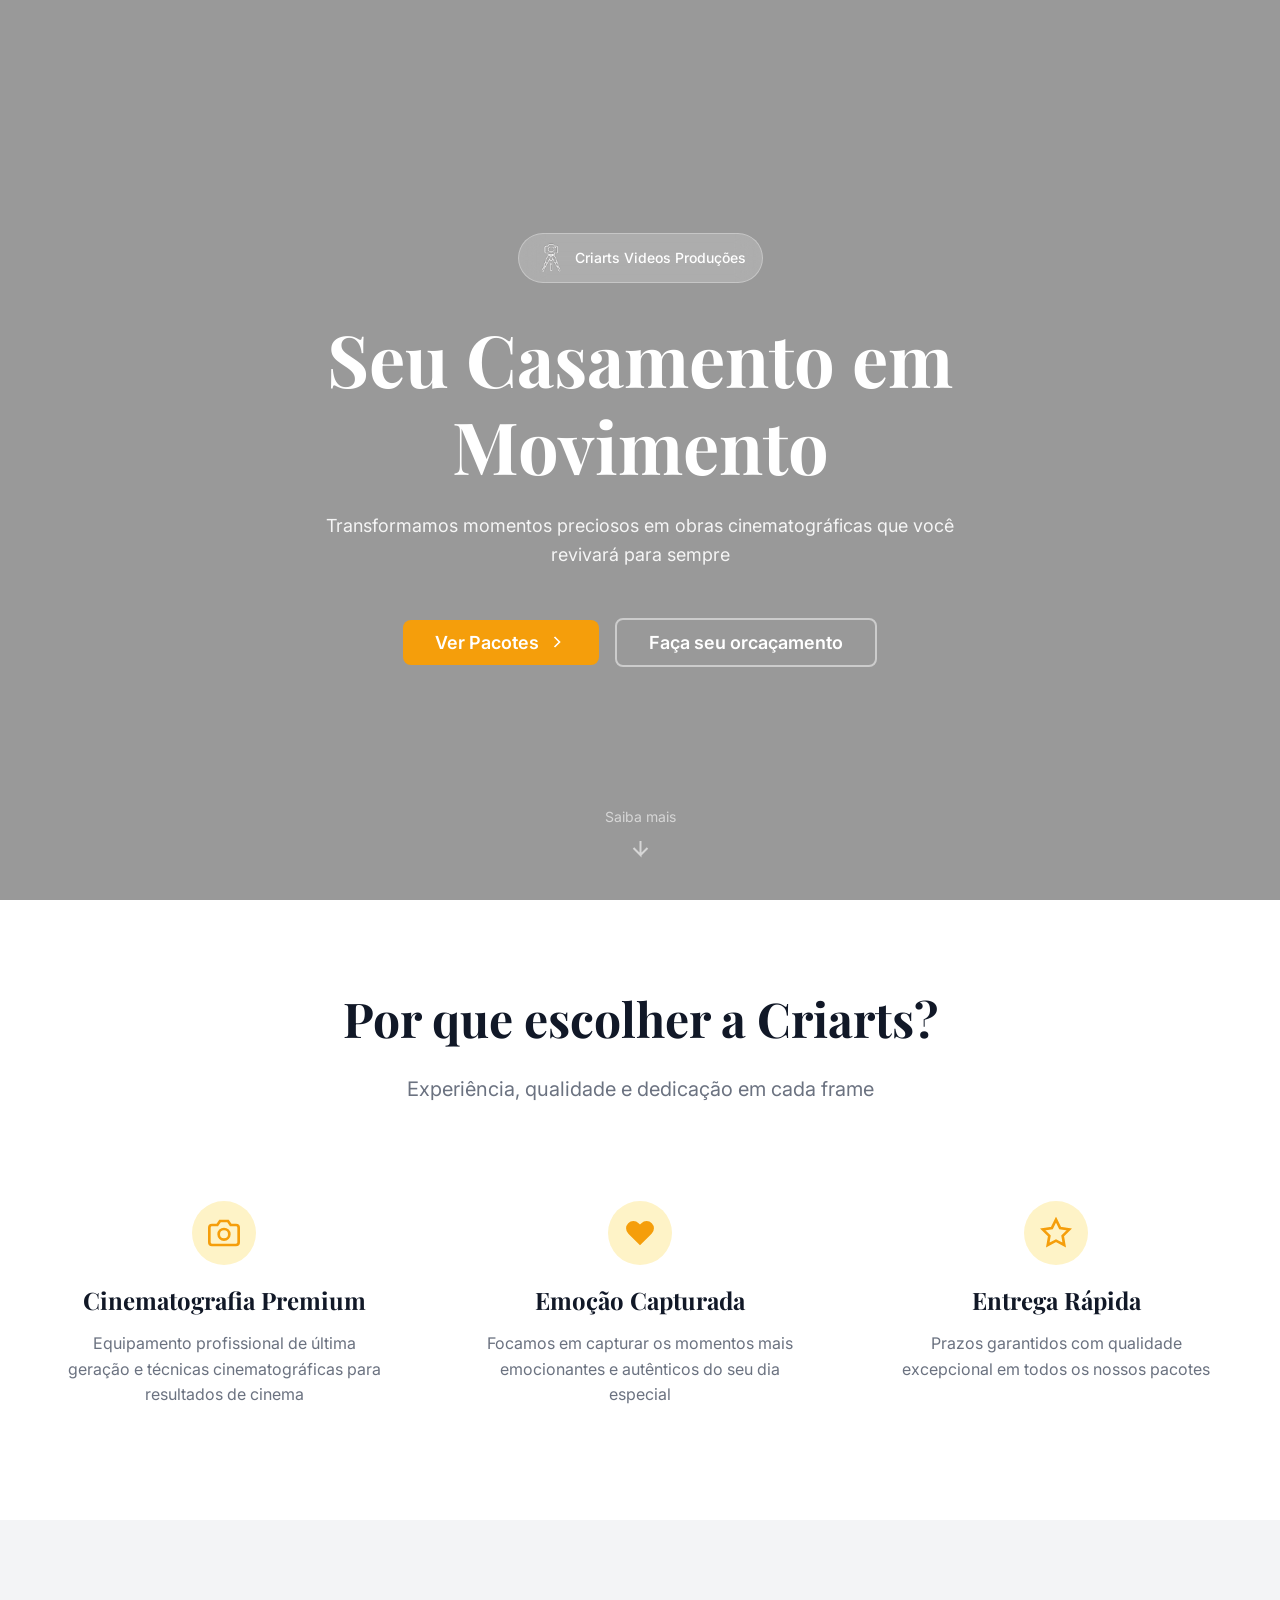
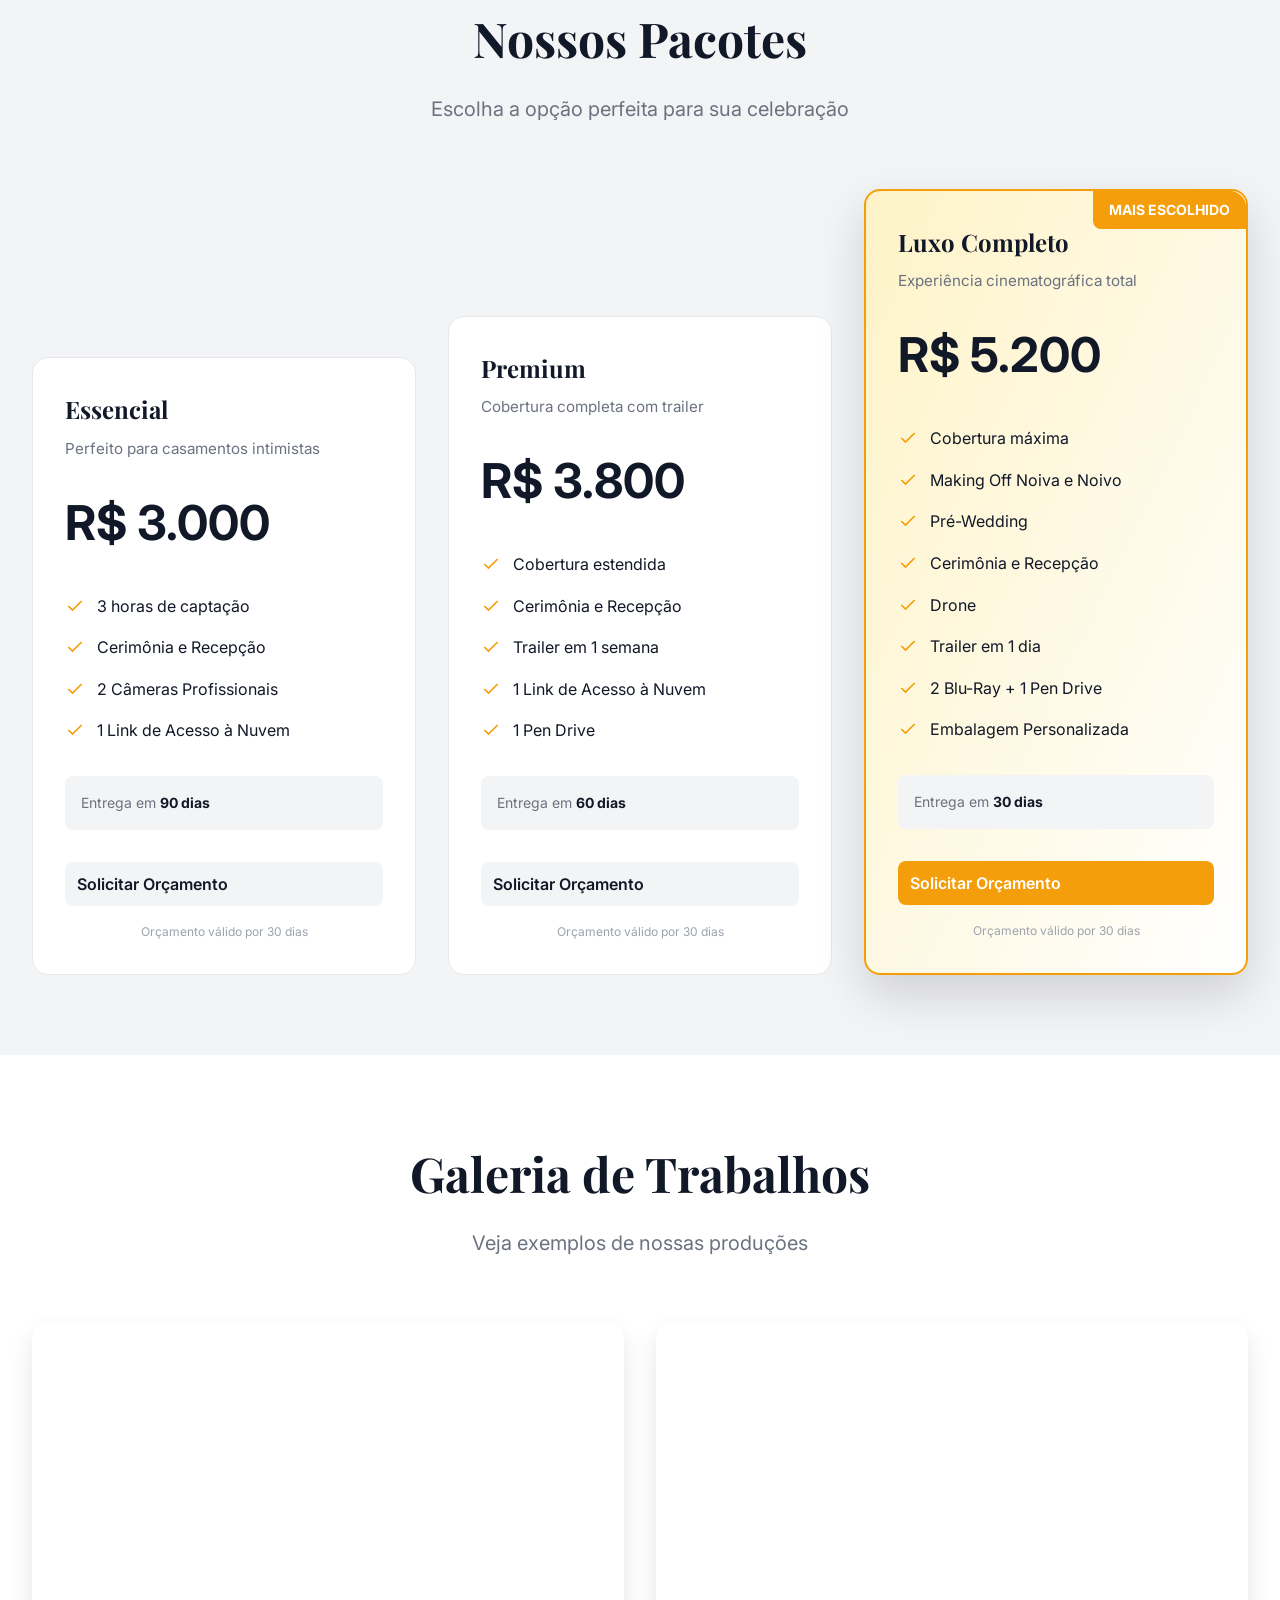
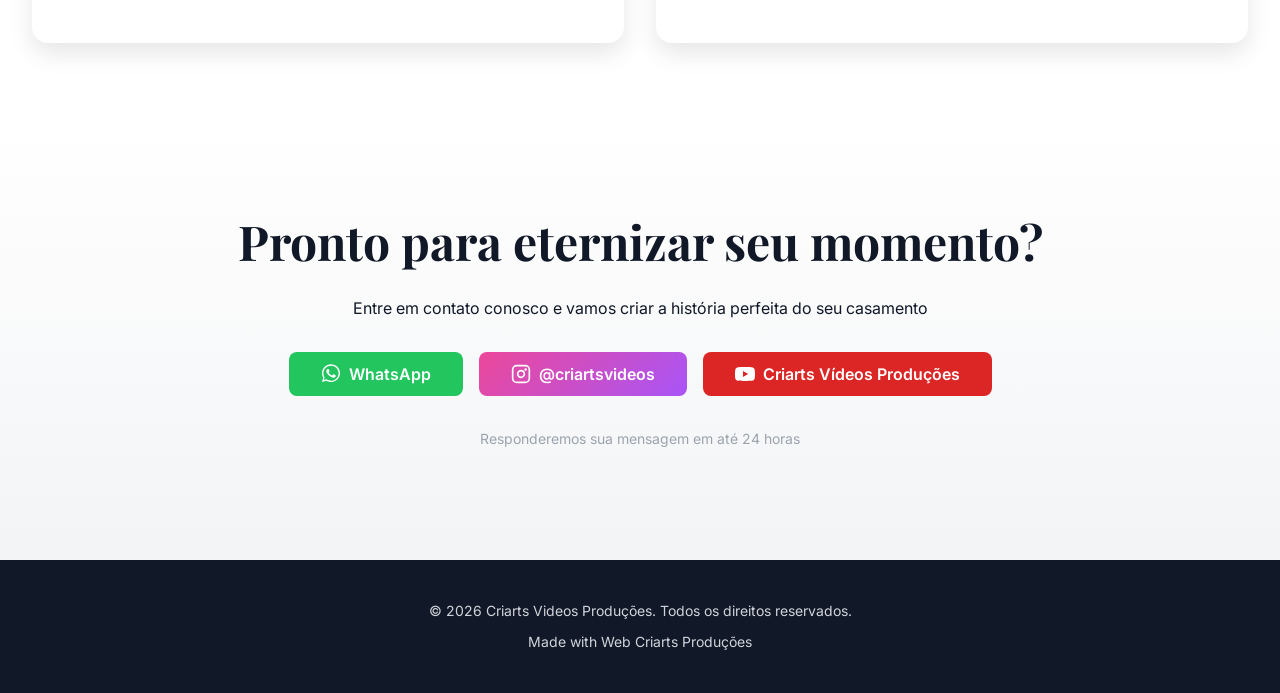
==== commit caac465a: "versão para aprovação" ====
--- a/index.html
+++ b/index.html
@@ -21,7 +21,7 @@
         <div class="hero-content">
             <!-- Logo/Badge -->
             <div class="hero-badge">
-                <span class="badge-dot"><img src="favicon.ico" alt="" class="badge-dot"></span>
+                <span class="badge-dot"><img src="favicon-camera.ico" alt="" class="badge-dot"></span>
                 <span class="badge-text">Criarts Videos Produções</span>
             </div>
 
@@ -210,7 +210,7 @@
             <div class="gallery-grid">
                 <!-- Galeria 1: Making Off Noiva -->
                 <div class="gallery-card" onclick="openYouTube('https://www.youtube.com/watch?v=Ac2QlFm9MGQ')">
-                    <iframe width="560" height="315" src="https://www.youtube.com/embed/Ac2QlFm9MGQ?si=fB0OIm_knNHpJlMG" title="YouTube video player" frameborder="0" allow="accelerometer; autoplay; clipboard-write; encrypted-media; gyroscope; picture-in-picture; web-share" referrerpolicy="strict-origin-when-cross-origin" allowfullscreen></iframe>
+                     <iframe width="100%" height="315" src="https://www.youtube.com/embed/89Qn14EsEt8?si=hDODd10k44zc-jnk&amp;controls=0" title="YouTube video player" frameborder="0" allow="autoplay"; allowfullscreen></iframe>
                     <div class="gallery-overlay">
                         <h3>Making Off Noiva</h3>
                         <p>Momentos especiais de preparação</p>
@@ -224,7 +224,7 @@
 
                 <!-- Galeria 2: Pré Wedding -->
                 <div class="gallery-card" onclick="openYouTube('https://youtu.be/89Qn14EsEt8?si=AvAqP3FPQSbrQdd5&t=17')">
-                    <video src="https://www.youtube.com/embed/Ac2QlFm9MGQ?si=fB0OIm_knNHpJlMG" auto></video>
+                        <iframe width="100%" height="315" src="https://www.youtube.com/embed/Ac2QlFm9MGQ?si=fB0OIm_knNHpJlMG?autoplay=1&mute=1" title="YouTube video player" frameborder="0" allow="accelerometer; autoplay; clipboard-write; encrypted-media; gyroscope; picture-in-picture; web-share" referrerpolicy="strict-origin-when-cross-origin" allowfullscreen>          </iframe>     
                     <div class="gallery-overlay">
                         <h3>Pré Wedding</h3>
                         <p>Momentos românticos antes do grande dia</p>
@@ -247,8 +247,8 @@
 
             <div class="contact-buttons">
                 <button class="btn btn-contact btn-whatsapp" onclick="openWhatsApp('Olá, quero eternizar o meu momento com vocês. Posso contar com vocês?')">
-                    <svg viewBox="0 0 24 24" fill="currentColor">
-                        <path d="M17.472 14.382c-.297-.149-1.758-.867-2.03-.967-.273-.099-.471-.148-.67.15-.197.297-.767.966-.94 1.164-.173.199-.347.223-.644.075-.297-.15-1.255-.463-2.39-1.475-.883-.788-1.48-1.761-1.653-2.059-.173-.297-.018-.458.13-.606.134-.133.298-.347.446-.52.149-.174.198-.298.298-.497.099-.198.05-.371-.025-.52-.075-.149-.669-1.612-.916-2.207-.242-.579-.487-.5-.67-.51-.173-.008-.371-.01-.57-.01-.198 0-.52.074-.792.372-.272.297-1.04 1.016-1.04 2.479 0 1.462 1.065 2.875 1.213 3.074.149.198 2.096 3.2 5.076 4.487.709.306 1.262.489 1.694.625.712.227 1.36.195 1.871.118.571-.085 1.758-.719 2.006-1.413.248-.694.248-1.289.173-1.413-.074-.124-.272-.198-.57-.347m-5.421-7.403h-.004a9.87 9.87 0 00-4.255.949c-1.238.503-2.335 1.236-3.356 2.259-1.02 1.02-1.756 2.119-2.259 3.356-.606 1.605-.949 3.318-.949 5.111 0 2.752.723 5.363 2.102 7.643L2.861 23.35l8.236-2.722c2.354 1.429 5.033 2.148 7.835 2.148 9.396 0 17.002-7.605 17.002-17.002 0-4.537-1.809-8.596-5.337-11.643-3.529-3.046-8.106-4.723-12.665-4.723"></path>
+                        <svg viewBox="0 0 32 32" fill="currentColor" id="whatsapp">
+                            <path d="M16 .396C7.164.396 0 7.56 0 16.396c0 2.89.756 5.6 2.08 7.95L0 32l7.86-2.06a15.94 15.94 0 0 0 8.14 2.24c8.836 0 16-7.164 16-16S24.836.396 16 .396zm0 29.204c-2.6 0-5.15-.7-7.38-2.02l-.53-.31-4.66 1.22 1.24-4.54-.34-.56A13.42 13.42 0 0 1 2.6 16.4c0-7.39 6.01-13.4 13.4-13.4s13.4 6.01 13.4 13.4-6.01 13.4-13.4 13.4zm7.43-9.94c-.41-.21-2.42-1.19-2.8-1.32-.37-.14-.64-.21-.91.21s-1.05 1.32-1.28 1.59c-.23.27-.46.3-.86.1-.41-.21-1.73-.64-3.29-2.05-1.22-1.09-2.04-2.43-2.28-2.84-.23-.41-.02-.63.18-.84.18-.18.41-.46.61-.69.2-.23.27-.41.41-.68.14-.27.07-.51-.04-.72-.1-.21-.91-2.2-1.25-3.01-.33-.8-.67-.69-.91-.7h-.78c-.27 0-.72.1-1.1.51s-1.45 1.42-1.45 3.46 1.48 4.01 1.69 4.29c.21.27 2.92 4.46 7.08 6.26.99.43 1.76.69 2.36.88.99.32 1.89.28 2.6.17.79-.12 2.42-.99 2.76-1.94.34-.95.34-1.76.24-1.94-.1-.18-.37-.27-.78-.48z"></path>
                     </svg>
                     WhatsApp
                 </button>
--- a/styles.css
+++ b/styles.css
@@ -112,7 +112,7 @@
 
 .badge-dot {
     width: 2rem;
-    height: rem;
+    height: 2rem;
     border-radius: 50%;
 }
 
@@ -525,14 +525,14 @@
     box-shadow: var(--shadow-lg);
 }
 
-.gallery-card img {
+.gallery-card iframe {
     width: 100%;
     height: 100%;
     object-fit: cover;
     transition: transform 0.5s ease;
 }
 
-.gallery-card:hover img {
+.gallery-card:hover iframe {
     transform: scale(1.1);
 }
 
@@ -599,6 +599,10 @@
     font-weight: 700;
     margin-bottom: 1rem;
     color: var(--text-dark);
+}
+
+.contact p{
+    margin-bottom: 30px;
 }
 
 @media (min-width: 768px) {
@@ -647,6 +651,11 @@
     height: 1.25rem;
 }
 
+#whatsapp{
+    display: block;
+    padding-bottom: 2px;
+}
+
 .btn-whatsapp {
     background-color: #22c55e;
 }
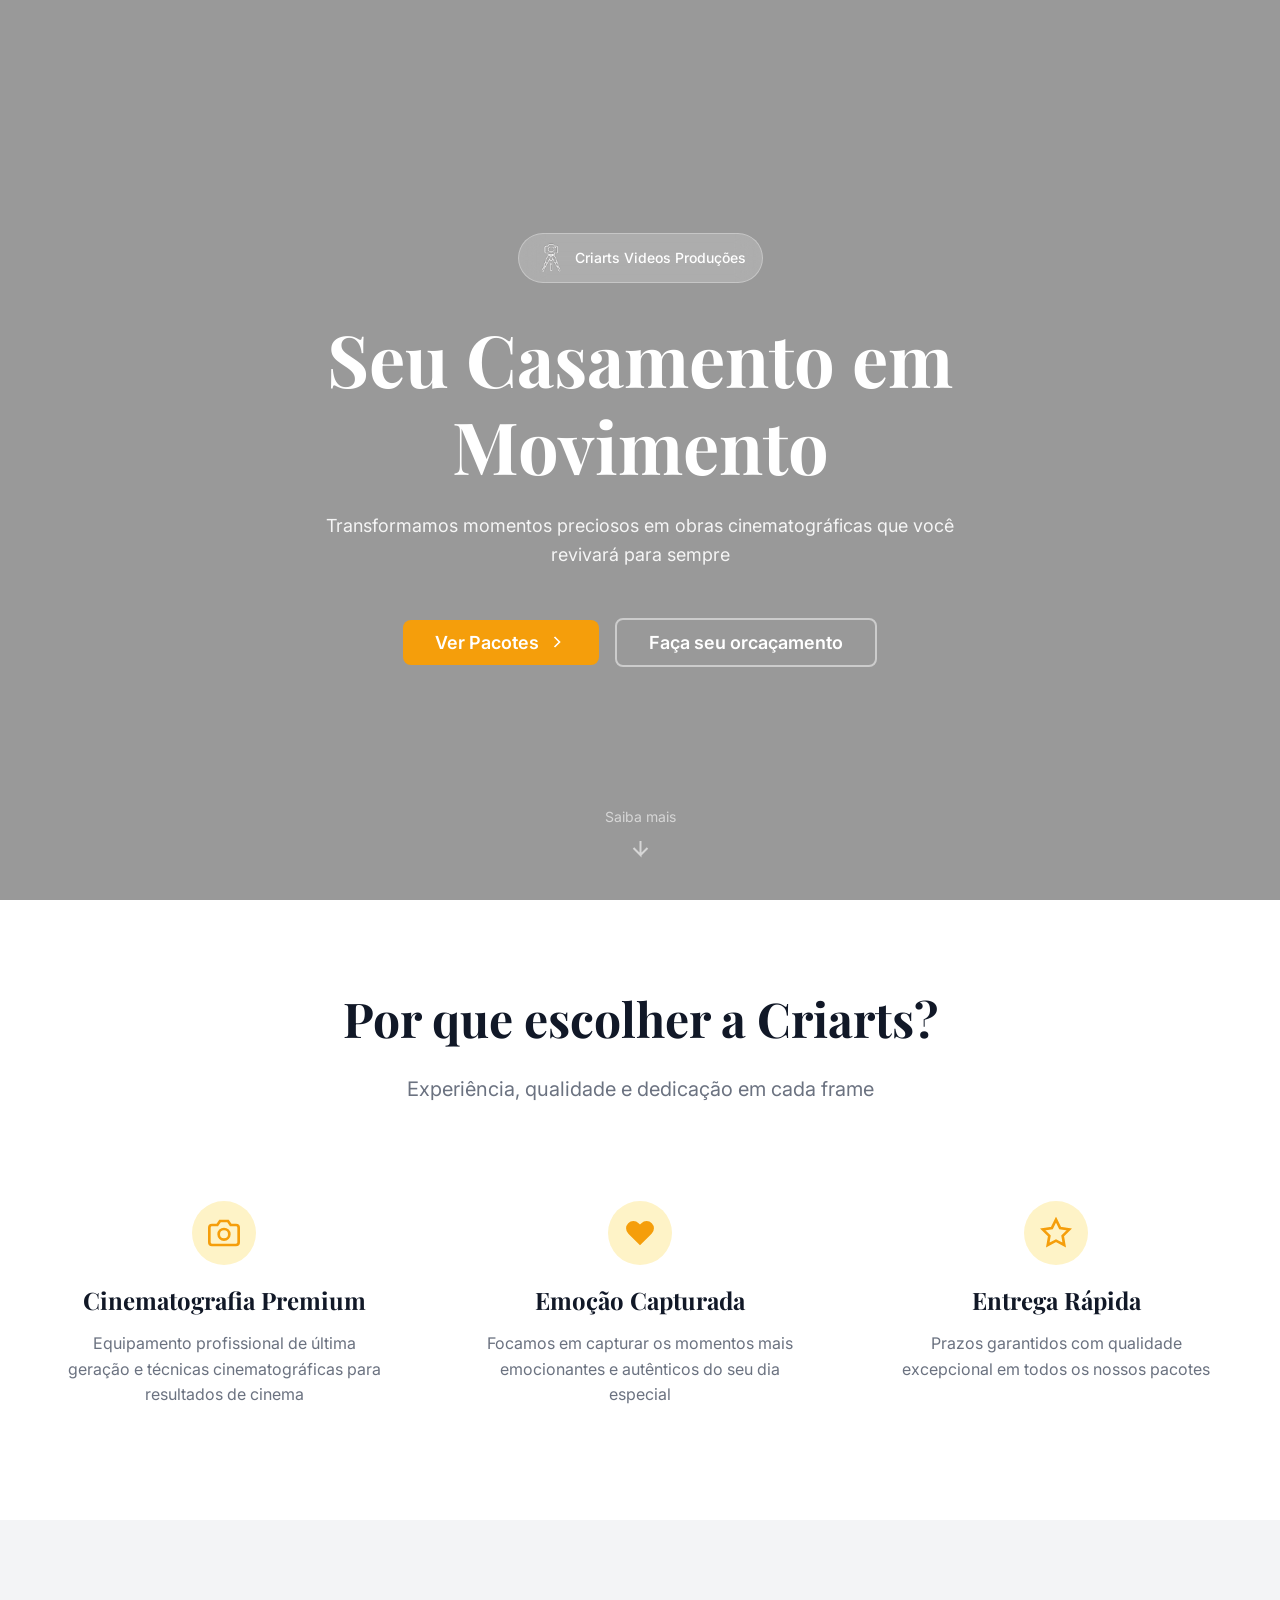
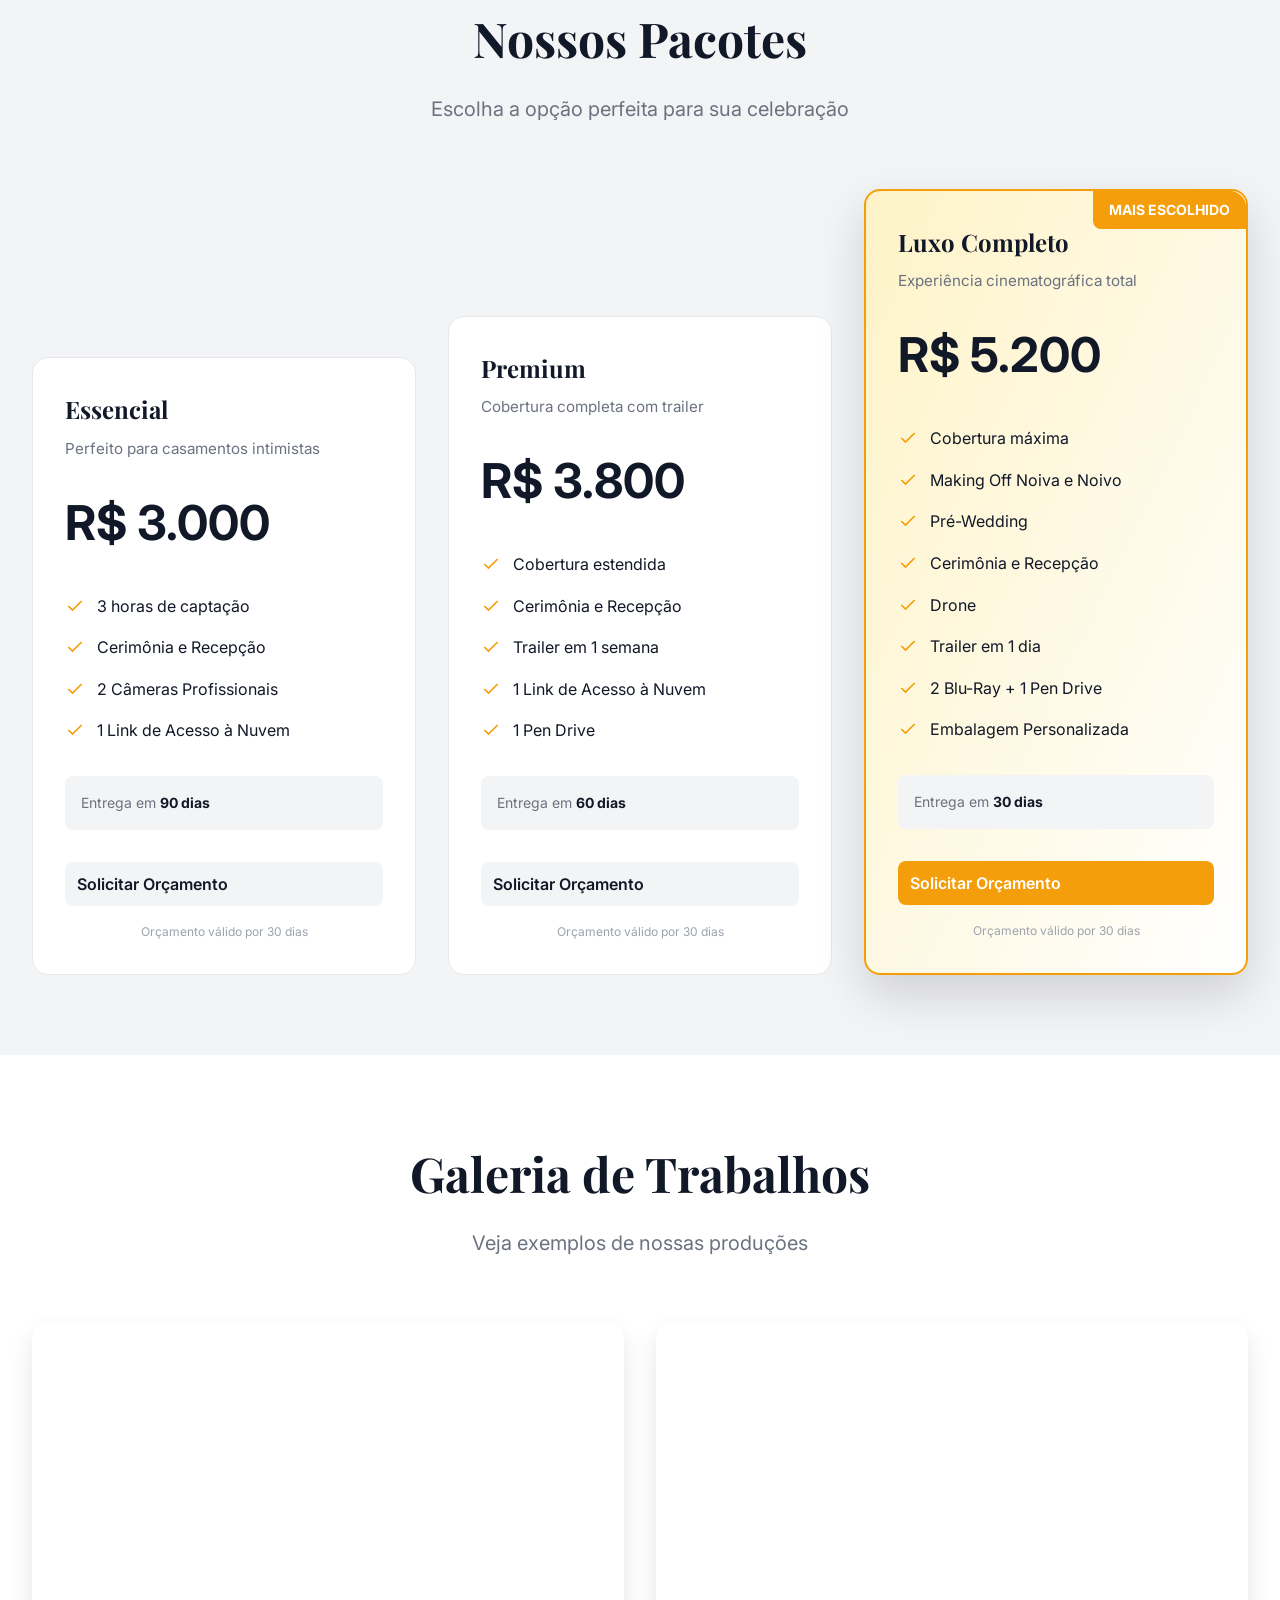
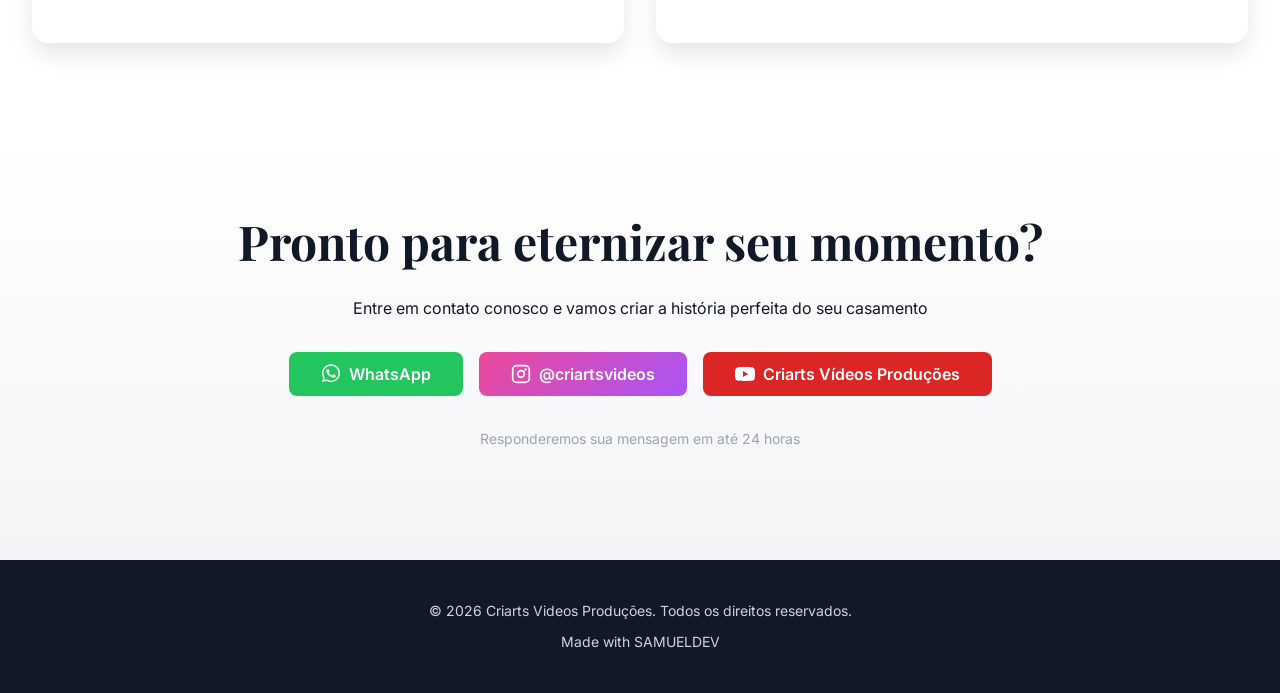
==== commit 555b5f49: "mudança do desenvolvedor 01" ====
--- a/index.html
+++ b/index.html
@@ -277,7 +277,7 @@
     <!-- FOOTER -->
     <footer class="footer">
         <p>&copy; 2026 Criarts Videos Produções. Todos os direitos reservados.</p>
-        <p>Made with Web Criarts Produções</p>
+        <p>Made with SAMUELDEV</p>
     </footer>
 
     <script src="script.js"></script>
